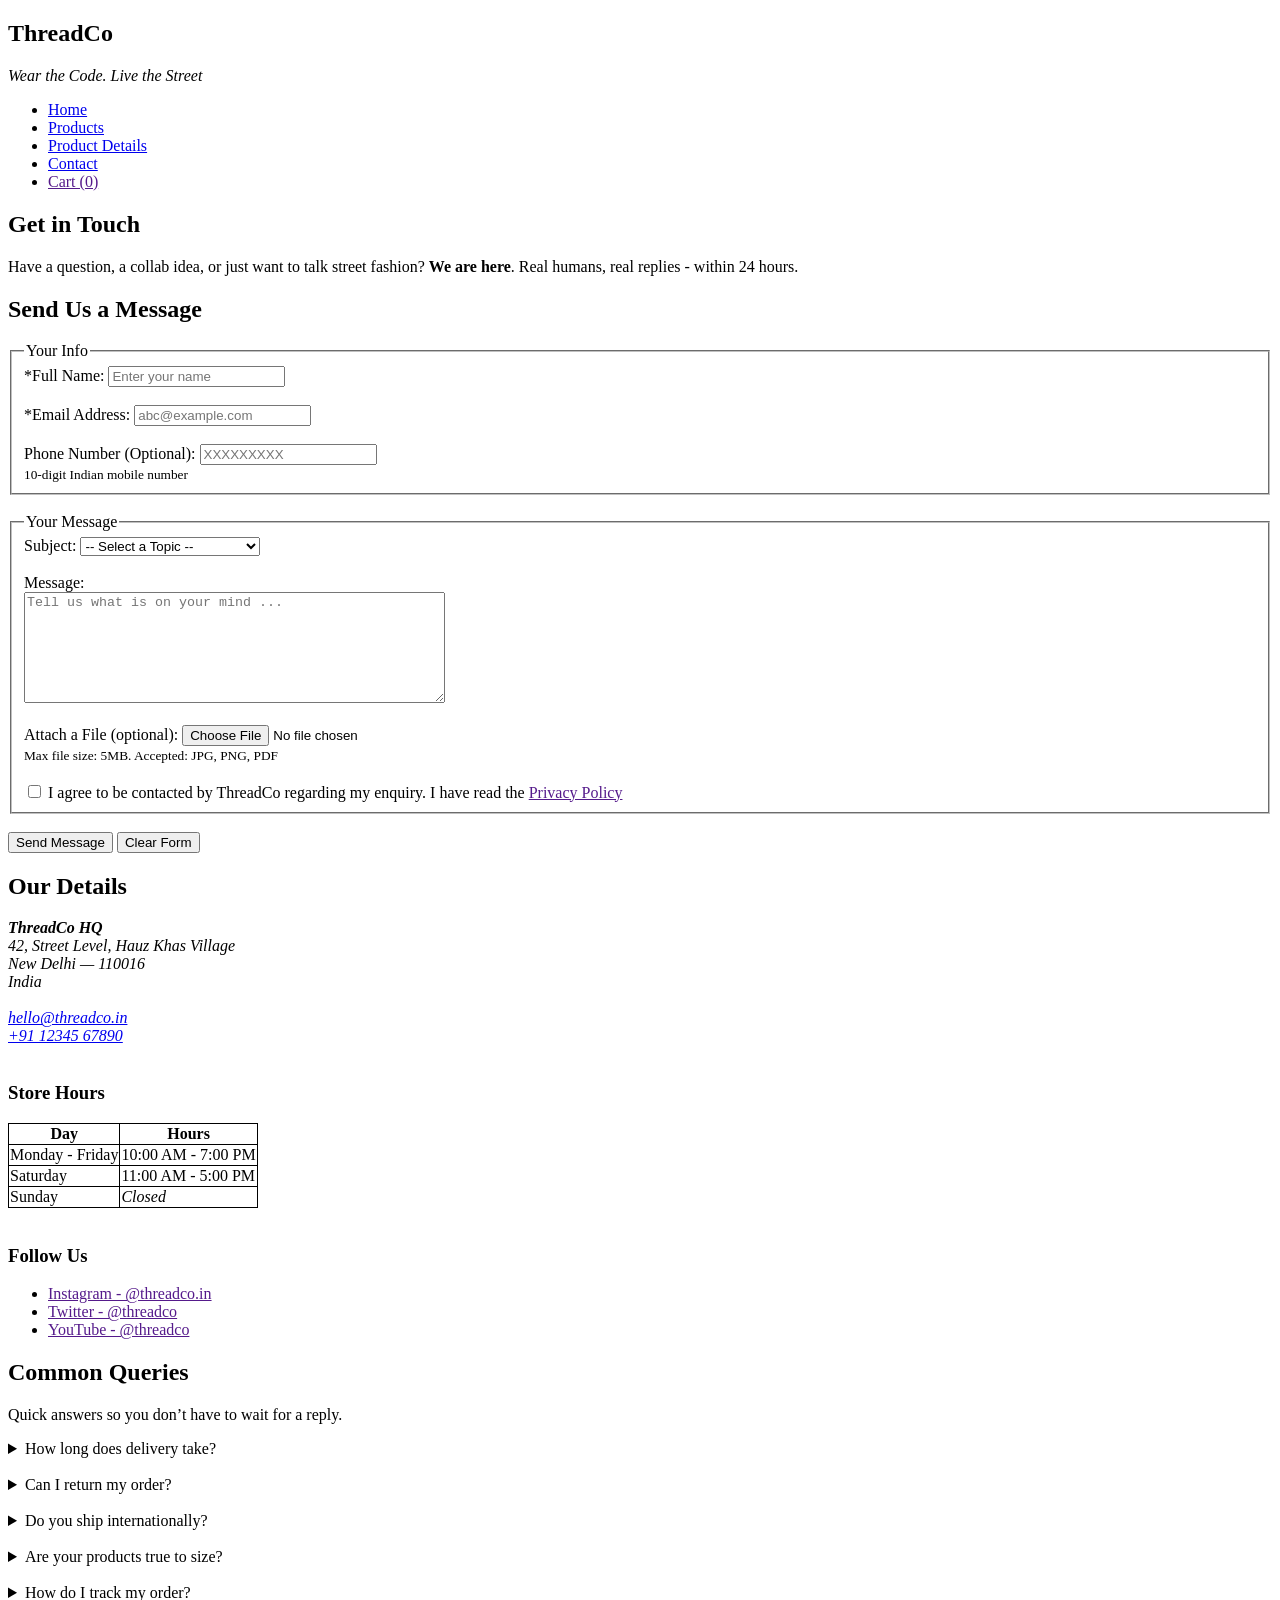
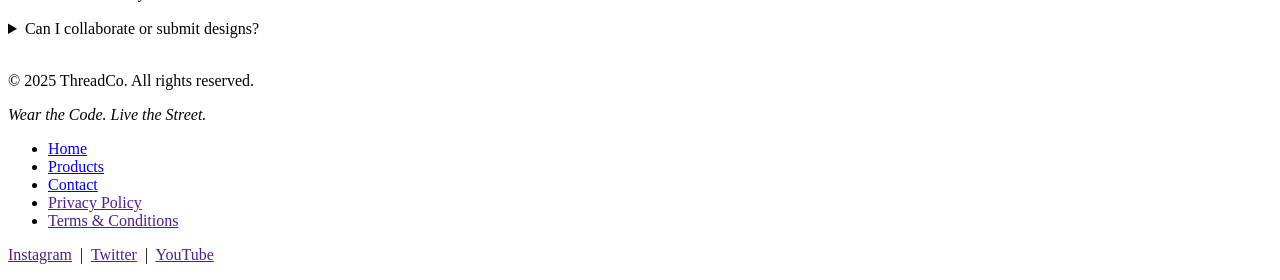
==== Contact.html @ 4714b6ba "Initial commit" ====
<!DOCTYPE html>
<html lang="en">

<head>
    <meta charset="UTF-8">
    <meta name="viewport" content="width=device-width, initial-scale=1.0">
    <title>ThreadCo - Contact</title>
</head>
<style>
    table,
    tr,
    td,
    th {
        border: 1px solid black;
        border-collapse: collapse;
    }
</style>

<body>
    <header>
        <nav>
            <h1>ThreadCo</h1>
            <p><em>Wear the Code. Live the Street</em></p>

            <ul>
                <li><a href="project.html">Home</a></li>
                <li><a href="product.html">Products</a></li>
                <li><a href="productDetails.html">Product Details</a></li>
                <li><a href="Contact.html">Contact</a></li>
                <li><a href="">Cart (0)</a></li>
            </ul>
        </nav>
    </header>

    <main>

        <section>
            <article>
                <h2>Get in Touch</h2>
                <p>Have a question, a collab idea, or just want to talk street fashion? <strong>We are here</strong>.
                    Real humans, real replies - within 24 hours.</p>
            </article>
        </section>

        <section>
            <article>
                <h2>Send Us a Message</h2>
                <form action="">
                    <fieldset>
                        <legend>Your Info</legend>

                        <label for="name">*Full Name: </label>
                        <input type="text" placeholder="Enter your name" id="name" required>
                        <br><br>

                        <label for="emails">*Email Address: </label>
                        <input type="email" id="emails" placeholder="abc@example.com" required>
                        <br><br>

                        <label for="num">Phone Number (Optional): </label>
                        <input type="number" min="0" placeholder="XXXXXXXXX">
                        <br>
                        <small>10-digit Indian mobile number</small>
                    </fieldset>
                </form>
                <br>

                <form action="">
                    <fieldset>
                        <legend>Your Message</legend>

                        <label for="sub">Subject: </label>
                        <select id="sub">
                            <option value="">-- Select a Topic --</option>
                            <option value="">Order Issue</option>
                            <option value="">Return / Refund</option>
                            <option value="">Collaboration / Partnership</option>
                            <option value="">Wholesale Enquiry</option>
                            <option value="">General Query</option>
                        </select>
                        <br><br>

                        <label for="msg">Message: </label>
                        <br>
                        <textarea name="" id="" rows="7" cols="50"
                            placeholder="Tell us what is on your mind ..."></textarea>
                        <br><br>

                        <label for="files">Attach a File (optional): </label>
                        <input type="file"><br>
                        <small>Max file size: 5MB. Accepted: JPG, PNG, PDF</small>
                        <br><br>

                        <input type="checkbox">
                        <label for="terms">I agree to be contacted by ThreadCo regarding my enquiry. I have read the <a
                                href="">Privacy Policy</a></label>
                    </fieldset>
                    <br>

                    <button type="submit">Send Message</button>
                    <button type="submit">Clear Form</button>
                </form>
            </article>
        </section>

        <section>
            <article>
                <h2>Our Details</h2>
                <address>
                    <strong>ThreadCo HQ </strong><br>
                    42, Street Level, Hauz Khas Village <br>
                    New Delhi — 110016 <br>
                    India <br><br>

                    <a href="mailto:hello@threadco.in">hello@threadco.in</a><br>
                    <a href="tel:+911234567890">+91 12345 67890</a><br><br>
                </address>

                <h3>Store Hours</h3>
                <table>
                    <tr>
                        <th>Day</th>
                        <th>Hours</th>
                    </tr>

                    <tr>
                        <td>Monday - Friday</td>
                        <td>10:00 AM - 7:00 PM</td>
                    </tr>
                    <tr>

                        <td>Saturday</td>
                        <td>11:00 AM - 5:00 PM</td>
                    </tr>
                    <tr>

                        <td>Sunday</td>
                        <td><em>Closed</em></td>
                    </tr>
                </table>
                <br>

                <h3>Follow Us</h3>
                <ul>
                    <li><a href="">Instagram - @threadco.in</a></li>
                    <li><a href="">Twitter - @threadco</a></li>
                    <li><a href="">YouTube - @threadco</a></li>
                </ul>
            </article>
        </section>

        <section>
            <h2>Common Queries</h2>
            <p>Quick answers so you don’t have to wait for a reply.</p>

            <details>
                <summary>
                    How long does delivery take?
                </summary>
                <br>
                We ship within <strong>48 hours</strong> of order confirmation. Standard delivery takes
                <strong>3—5</strong> business days across India. Express delivery (1—2 days) is available at checkout
                for select pin codes.
            </details>
            <br>

            <details>
                <summary>Can I return my order?</summary>
                <br>
                Yes! We offer <strong>free returns within 7 days</strong> of delivery. The item must be unworn,
                unwashed, and in its original packaging with all tags attached. Initiate your return from the Orders
                section of your account.
            </details>
            <br>

            <details>
                <summary>Do you ship internationally?</summary>
                <br>
                Not yet — but we’re working on it. International shipping is planned for early 2026. Sign up for our
                newsletter to get notified first.
            </details>
            <br>

            <details>
                <summary>Are your products true to size?</summary>
                <br>
                ThreadCo tees and hoodies are <strong>oversized by design</strong>. If you prefer a more fitted look, we
                recommend sizing down. Check the <a href="productDetails.html#sizes">Size Guide</a> on any product page
                for exact measurements.
            </details>
            <br>

            <details>
                <summary>How do I track my order?</summary><br>
                Once your order ships, you will receive a tracking link via SMS and email. You can also track your order
                by entering your order ID on our <a href="">Order Tracking page</a>.
            </details>
            <br>

            <details>
                <summary>Can I collaborate or submit designs?</summary>
                <br>
                Absolutely. ThreadCo works with independent Indian artists on every drop. If you have a design concept
                or want to collab, reach out via the form above and select “Collaboration / Partnership” as the subject.
                We read every single message.
            </details>
            <br>
        </section>
    </main>

    <footer>
        <p>&copy; 2025 ThreadCo. All rights reserved.</p>
        <p><em>Wear the Code. Live the Street.</em></p>
        <nav>
            <ul>
                <li><a href="project.html">Home</a></li>
                <li><a href="product.html">Products</a></li>
                <li><a href="Contact.html">Contact</a></li>
                <li><a href="">Privacy Policy</a></li>
                <li><a href="">Terms & Conditions</a></li>
            </ul>
        </nav>

        <p><a href="">Instagram</a>&nbsp; |&nbsp; <a href="">Twitter</a>&nbsp; |&nbsp; <a href="">YouTube</a></p>

    </footer>
</body>

</html>
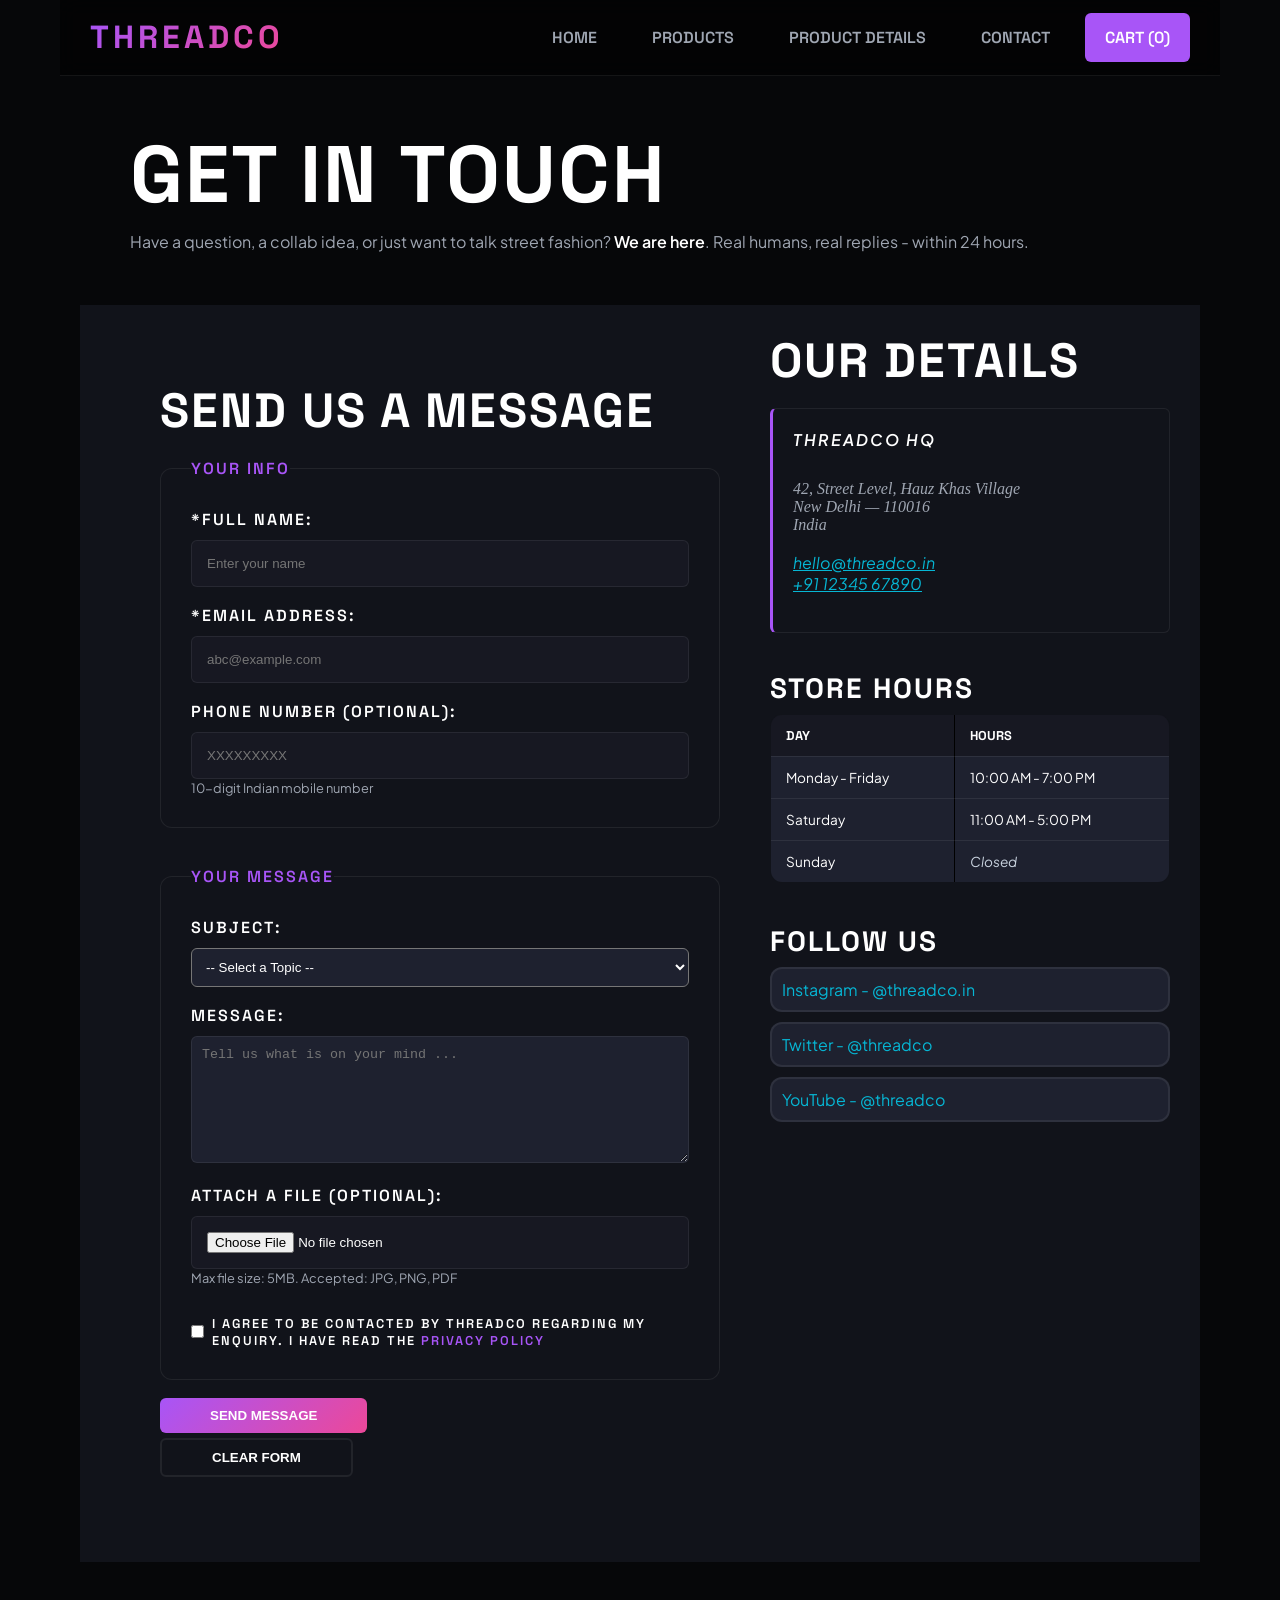
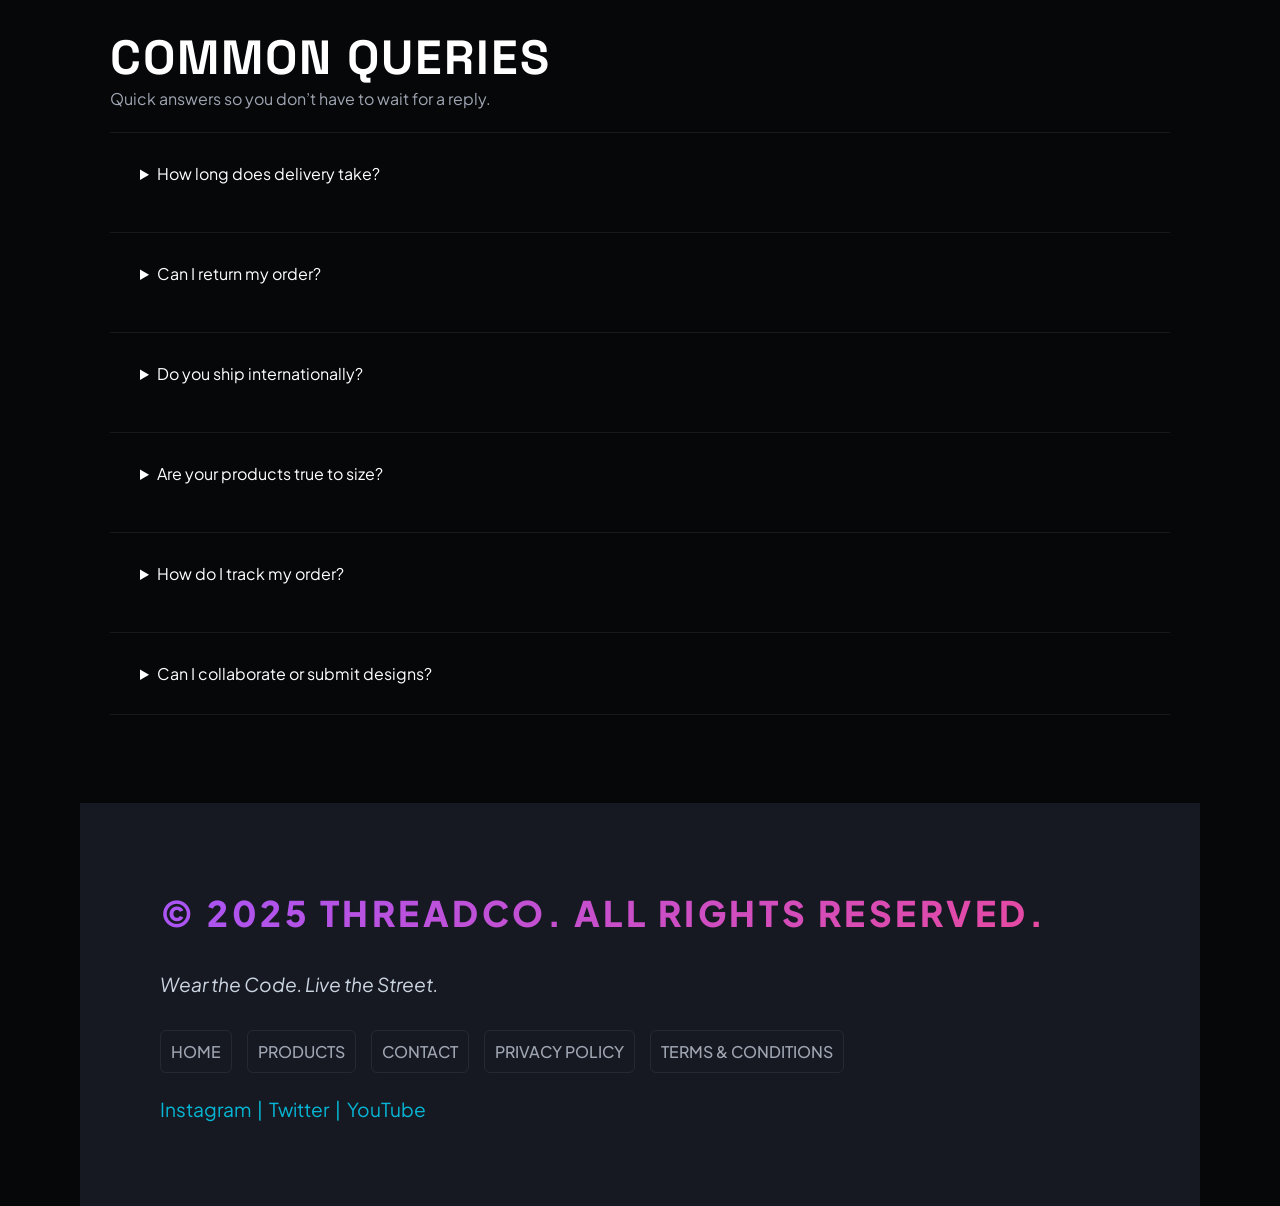
==== commit 015ffe70: "Project Completed" ====
--- a/Contact.html
+++ b/Contact.html
@@ -5,6 +5,7 @@
     <meta charset="UTF-8">
     <meta name="viewport" content="width=device-width, initial-scale=1.0">
     <title>ThreadCo - Contact</title>
+    <link rel="stylesheet" href="style.css">
 </head>
 <style>
     table,
@@ -18,32 +19,28 @@
 
 <body>
     <header>
+        <h1>ThreadCo</h1>
         <nav>
-            <h1>ThreadCo</h1>
-            <p><em>Wear the Code. Live the Street</em></p>
-
             <ul>
-                <li><a href="project.html">Home</a></li>
+                <li><a href="index.html">Home</a></li>
                 <li><a href="product.html">Products</a></li>
                 <li><a href="productDetails.html">Product Details</a></li>
                 <li><a href="Contact.html">Contact</a></li>
-                <li><a href="">Cart (0)</a></li>
+                <li><a href="" id="cart">Cart (0)</a></li>
             </ul>
         </nav>
     </header>
 
     <main>
-
-        <section>
-            <article>
-                <h2>Get in Touch</h2>
-                <p>Have a question, a collab idea, or just want to talk street fashion? <strong>We are here</strong>.
-                    Real humans, real replies - within 24 hours.</p>
-            </article>
+        <section id="get-in-touch">
+            <h2>Get in Touch</h2>
+            <p>Have a question, a collab idea, or just want to talk street fashion? <strong>We are here</strong>.
+                Real humans, real replies - within 24 hours.</p>
         </section>
 
-        <section>
-            <article>
+
+        <div class="our-details">
+            <section class="msg">
                 <h2>Send Us a Message</h2>
                 <form action="">
                     <fieldset>
@@ -91,32 +88,39 @@
                         <small>Max file size: 5MB. Accepted: JPG, PNG, PDF</small>
                         <br><br>
 
-                        <input type="checkbox">
-                        <label for="terms">I agree to be contacted by ThreadCo regarding my enquiry. I have read the <a
-                                href="">Privacy Policy</a></label>
+                        <label class="consent">
+                            <input type="checkbox">
+                            <span>
+                                I Agree To Be Contacted By ThreadCo Regarding My Enquiry.
+                                I Have Read The <a href="">Privacy Policy</a>
+                            </span>
+                        </label>
                     </fieldset>
                     <br>
 
                     <button type="submit">Send Message</button>
+                    <br>
                     <button type="submit">Clear Form</button>
                 </form>
-            </article>
-        </section>
-
-        <section>
-            <article>
+            </section>
+
+            <section class="our">
                 <h2>Our Details</h2>
+
                 <address>
                     <strong>ThreadCo HQ </strong><br>
-                    42, Street Level, Hauz Khas Village <br>
-                    New Delhi — 110016 <br>
-                    India <br><br>
+                    <div>
+                        42, Street Level, Hauz Khas Village <br>
+                        New Delhi — 110016 <br>
+                        India <br><br>
+                    </div>
 
                     <a href="mailto:hello@threadco.in">hello@threadco.in</a><br>
                     <a href="tel:+911234567890">+91 12345 67890</a><br><br>
                 </address>
 
                 <h3>Store Hours</h3>
+
                 <table>
                     <tr>
                         <th>Day</th>
@@ -141,15 +145,16 @@
                 <br>
 
                 <h3>Follow Us</h3>
+
                 <ul>
                     <li><a href="">Instagram - @threadco.in</a></li>
                     <li><a href="">Twitter - @threadco</a></li>
                     <li><a href="">YouTube - @threadco</a></li>
                 </ul>
-            </article>
-        </section>
-
-        <section>
+            </section>
+        </div>
+
+        <section class="common-queries">
             <h2>Common Queries</h2>
             <p>Quick answers so you don’t have to wait for a reply.</p>
 
@@ -208,17 +213,18 @@
         </section>
     </main>
 
-    <footer>
+    <footer class="footer">
         <p>&copy; 2025 ThreadCo. All rights reserved.</p>
         <p><em>Wear the Code. Live the Street.</em></p>
         <nav>
             <ul>
-                <li><a href="project.html">Home</a></li>
+                <li><a href="index.html">Home</a></li>
                 <li><a href="product.html">Products</a></li>
                 <li><a href="Contact.html">Contact</a></li>
                 <li><a href="">Privacy Policy</a></li>
                 <li><a href="">Terms & Conditions</a></li>
             </ul>
+
         </nav>
 
         <p><a href="">Instagram</a>&nbsp; |&nbsp; <a href="">Twitter</a>&nbsp; |&nbsp; <a href="">YouTube</a></p>
--- a/style.css
+++ b/style.css
@@ -0,0 +1,1588 @@
+@import url('https://fonts.googleapis.com/css2?family=Plus+Jakarta+Sans:wght@300;400;500;600;700;800&family=Space+Grotesk:wght@400;500;600;700;800&display=swap');
+
+* {
+    padding: 0;
+    margin: 0;
+    box-sizing: border-box;
+
+}
+
+:root {
+    /* Brand Theme Colors */
+    --color-primary: #a855f7;
+    --color-primary-glow: rgba(168, 85, 247, 0.25);
+    --color-secondary: #ec4899;
+    --color-secondary-glow: rgba(236, 72, 153, 0.25);
+    --color-accent: #06b6d4;
+
+
+    /* Base & Layout Backgrounds */
+    --color-bg-base: #060709;
+    --color-bg-section: #0c0d14;
+    --color-bg-footer: #161922;
+    --color-surface: #11131a;
+    --color-surface-muted: #1e212f;
+
+
+    /* Borders */
+    --color-border: rgba(255, 255, 255, 0.07);
+
+
+    /* Typography Text Colors */
+    --white: #ffffff;
+    --color-text-body: #cbd5e1;
+    --color-text-muted: #9fa6b2;
+    --font-display: 'Space Grotesk', sans-serif;
+    --font-body: 'Plus Jakarta Sans', sans-serif;
+    --radius-sm: 6px;
+    --radius-md: 12px;
+    --radius-lg: 20px;
+    --shadow-sm: 0 4px 12px rgba(0, 0, 0, 0.5);
+    --shadow-md: 0 12px 36px rgba(0, 0, 0, 0.7);
+    --shadow-lg: 0 24px 64px rgba(0, 0, 0, 0.9);
+    --gradient-accent: linear-gradient(135deg, var(--color-primary) 0%, var(--color-secondary) 100%);
+    --gradient-secondary: linear-gradient(135deg, var(--color-accent) 0%, #3b82f6 100%);
+}
+
+html {
+    font-size: 16px;
+}
+
+h1,
+h2,
+h3,
+h4,
+h5,
+h6 {
+    font-family: var(--font-display);
+    font-weight: 700;
+    line-height: 1.1;
+    letter-spacing: -0.02em;
+    color: var(--white);
+}
+
+
+h1 {
+    font-size: clamp(2.4rem, 6vw, 5rem);
+}
+
+h2 {
+    font-size: clamp(1.8rem, 4vw, 3rem);
+}
+
+h3 {
+    font-size: clamp(1.2rem, 2.5vw, 1.75rem);
+}
+
+h4 {
+    font-size: 1.125rem;
+    font-weight: 600;
+}
+
+p {
+    font-size: 1rem;
+    line-height: 1.7;
+    color: var(--color-text-muted);
+}
+
+
+small {
+    font-size: 0.8rem;
+    color: var(--color-text-muted);
+}
+
+strong {
+    color: var(--white);
+    font-weight: 600;
+}
+
+em {
+    color: var(--color-text-body);
+}
+
+ul {
+    list-style: none;
+}
+
+a {
+    text-decoration: none;
+}
+
+body {
+    background-color: var(--color-bg-base);
+    padding: 0 80px;
+}
+
+header {
+    z-index: 1000;
+    position: fixed;
+    background-color: rgba(0, 0, 0, 0.5);
+    display: flex;
+    left: 60px;
+    right: 60px;
+    border-bottom: 1px solid var(--color-border);
+    justify-content: space-between;
+    align-items: center;
+    padding: 20px 30px;
+    text-transform: uppercase;
+    backdrop-filter: blur(10px);
+    flex-wrap: wrap;
+
+}
+
+header nav ul {
+    display: flex;
+    gap: 15px;
+    flex-wrap: wrap;
+    justify-content: center;
+}
+
+header h1 {
+    font-size: 2rem;
+    letter-spacing: 0.25rem;
+    background: var(--gradient-accent);
+    background-clip: text;
+    color: transparent;
+}
+
+header nav a {
+    text-wrap: nowrap;
+    font-family: var(--font-display);
+    color: var(--color-text-muted);
+    padding: 14px 20px;
+    border-radius: var(--radius-sm);
+    font-weight: 600;
+}
+
+header nav a:hover {
+    background-color: rgba(36, 35, 35, 0.628);
+    color: var(--white);
+}
+
+#cart {
+    background-color: var(--color-primary);
+    color: var(--white);
+}
+
+#cart:hover {
+    background-color: var(--color-secondary);
+    color: var(--white);
+}
+
+main {
+    padding-top: 80px;
+
+}
+
+#hero {
+    height: 100vh;
+    display: flex;
+    justify-content: space-between;
+    align-items: center;
+}
+
+.left-hero {
+    max-width: 690px;
+    display: flex;
+    flex-direction: column;
+    gap: 10px;
+
+}
+
+.left-hero h2 {
+    /* font-size: 5rem; */
+    font-size: clamp(2rem, 4vw, 5rem);
+    text-transform: uppercase;
+}
+
+#design {
+    background: var(--gradient-accent);
+    background-clip: text;
+    color: transparent;
+}
+
+#hero p {
+    /* font-size: 1.5rem; */
+    font-size: clamp(1rem, 1.2vw, 1.8rem);
+    font-family: var(--font-body);
+}
+
+#cta {
+    display: flex;
+    gap: 15px;
+    font-size: 1.2rem;
+}
+
+#cta a {
+    /* border: 2px solid wheat; */
+    padding: 15px 30px;
+    margin-top: 20px;
+    border-radius: var(--radius-sm);
+    text-transform: uppercase;
+    color: var(--white);
+    font-weight: 700px;
+}
+
+#adesign {
+    background: var(--gradient-accent);
+    color: var(--white);
+    font-family: var(--font-display);
+    display: flex;
+    align-items: center;
+}
+
+#adesign2 {
+    border: 3px solid rgba(66, 64, 64, 0.926);
+}
+
+@keyframes button-motion {
+    0% {
+        transform: translateY(-5px);
+    }
+
+    100% {
+        transform: translateY(-5px);
+    }
+}
+
+#adesign:hover {
+    background-color: var(--color-primary);
+    box-shadow: 0 15px 30px var(--color-primary-glow);
+    text-shadow: 0 2px 10px var(--white);
+    animation: button-motion 1s;
+}
+
+#adesign2:hover {
+    border: 3px solid var(--white);
+    background: rgba(71, 63, 63, 0.646);
+    animation: button-motion 1s;
+}
+
+.right-hero {
+    display: flex;
+    flex: 1;
+    justify-content: center;
+    align-items: center;
+    height: 500px;
+
+    min-width: 220px;
+    object-fit: cover;
+    margin-right: 100px;
+    position: relative;
+}
+
+.right-hero-image {
+    max-width: 320px;
+    border-radius: var(--radius-lg);
+    z-index: 1;
+    aspect-ratio: 3/4;
+    /* box-shadow: var(--shadow-md); */
+    transition-duration: 6s;
+    animation: updown 1s infinite alternate;
+}
+
+.right-hero-image img {
+    max-width: 100%;
+    height: auto;
+    display: block;
+}
+
+.right-hero img {
+    /* height: 500px;
+    width: 350px; */
+    object-fit: cover;
+    border-radius: var(--radius-lg);
+    transition-duration: 6s;
+    animation: updown 1s infinite alternate;
+}
+
+@keyframes updown {
+    0% {
+        transform: translateY(0);
+    }
+
+    100% {
+        transform: translateY(-20px);
+    }
+}
+
+.glow {
+    width: 350px;
+    height: 400px;
+    border-radius: 50%;
+    position: absolute;
+    z-index: -1;
+    filter: blur(50px);
+}
+
+@keyframes orb-glow {
+    0% {
+        opacity: .7;
+    }
+
+    100% {
+        opacity: .3;
+    }
+}
+
+.orb1 {
+    background-color: var(--color-primary);
+    top: -55px;
+    right: 35%;
+    animation: orb-glow 1s infinite 3s alternate;
+}
+
+.orb2 {
+    background-color: var(--color-secondary);
+    bottom: -55px;
+    left: 35%;
+    animation: orb-glow 1s infinite alternate;
+}
+
+#week-drop {
+    background-color: #0A0B14;
+    padding: 70px 50px;
+}
+
+#week-drop h2 {
+    text-transform: uppercase;
+    /* padding-bottom: 10px; */
+}
+
+#week-drop>p {
+    margin: 15px 0;
+    font-family: var(--font-body);
+}
+
+.cards {
+    display: flex;
+    flex-wrap: wrap;
+    gap: 30px;
+    margin-top: 40px;
+}
+
+article {
+    flex: 1 1 260px;
+    display: flex;
+    overflow: hidden;
+    flex-direction: column;
+    padding: 10px;
+    border: 1px solid var(--color-primary);
+    border-radius: var(--radius-lg);
+    transition: all 0.2s linear 0s;
+}
+
+figcaption {
+    display: none;
+}
+
+figure {
+    overflow: hidden;
+    object-fit: cover;
+    aspect-ratio: 3/4;
+    padding: 10px;
+}
+
+figure img {
+    width: 100%;
+    height: 100%;
+    border-radius: var(--radius-lg);
+    transition: all 0.2s linear 0s;
+}
+
+article {
+    position: relative;
+}
+
+article h3 {
+    padding: 5px 10px 0;
+    font-size: 1.3rem;
+}
+
+article p:first-of-type {
+    font-size: 1rem;
+    padding: 0px 10px;
+    font-family: var(--font-body);
+}
+
+article p span {
+    color: var(--color-primary);
+    font-weight: 700;
+}
+
+article p:nth-of-type(2) {
+    font-family: var(--font-body);
+    font-size: 1.3rem;
+    font-weight: 700;
+    padding: 10px 10px;
+}
+
+article p:nth-of-type(2) strong {
+    font-family: var(--font-display);
+}
+
+article p:nth-of-type(2) s {
+    margin-left: 10px;
+}
+
+article a {
+    padding: 10px 10px;
+    font-size: 1.3rem;
+    color: var(--color-accent);
+    text-decoration: underline;
+    text-underline-offset: 6px;
+    text-transform: uppercase;
+    letter-spacing: 0.1rem;
+}
+
+article:hover {
+    border: 1px solid var(--color-primary-glow);
+    box-shadow: 0 15px 30px var(--color-primary-glow);
+    transform: translateY(-10px);
+}
+
+article:hover>figure img {
+    transform: scale(1.08);
+}
+
+article a:hover {
+    color: var(--color-secondary);
+}
+
+article button {
+    padding: 13px 13px 13px 13px;
+    font-size: 1.3rem;
+    font-weight: 770;
+    border-radius: var(--radius-md);
+    background: rgba(231, 225, 225, 0.831);
+}
+
+article button:hover {
+    background-color: var(--color-primary);
+    text-shadow: 0 5px 10px var(--white);
+    cursor: pointer;
+
+}
+
+article p:nth-of-type(3) mark {
+    background: var(--gradient-accent);
+    border-radius: var(--radius-lg);
+    padding: 7px 10px;
+    color: var(--color-text-body);
+    font-weight: 700;
+    font-size: 0.8rem;
+    text-transform: uppercase;
+    font-family: var(--font-body);
+    position: absolute;
+    top: 4%;
+    left: 64%;
+}
+
+.best-seller h2 {
+    padding: 60px 5px 20px;
+    text-transform: uppercase;
+    letter-spacing: 0.1em;
+}
+
+.best-seller table {
+    margin-bottom: 5%;
+    width: 100%;
+    color: var(--white);
+    border-radius: var(--radius-lg);
+    overflow: hidden;
+    border-collapse: collapse;
+}
+
+.best-seller th[colspan="5"] {
+    padding: 20px;
+    font-size: 1.5rem;
+    text-transform: uppercase;
+    font-family: var(--font-display);
+    letter-spacing: 0.2em;
+    background: var(--gradient-accent);
+    text-align: center;
+}
+
+.best-seller th {
+    padding: 20px 15px;
+    text-align: left;
+    text-transform: uppercase;
+    letter-spacing: 0.1em;
+    font-family: var(--font-display);
+    background-color: #181920;
+}
+
+.best-seller td {
+    padding: 20px 15px;
+    text-align: left;
+    font-family: var(--font-body);
+    font-size: 1.2rem;
+    background-color: #0F1319;
+    border-bottom: solid 1px var(--color-border);
+}
+
+tr:hover td {
+    background-color: #181920;
+}
+
+#best-seller-month tr td:first-of-type:hover {
+    color: var(--color-secondary);
+}
+
+#why-threadco {
+    color: var(--white);
+}
+
+#why-threadco h2 {
+    text-transform: uppercase;
+    font-family: var(--font-display);
+    letter-spacing: 0.1em
+}
+
+#why-threadco p {
+    font-family: var(--font-body);
+    margin-bottom: 3%;
+}
+
+#why-threadco ul {
+    margin-top: 2%;
+    display: flex;
+    flex-wrap: wrap;
+    gap: 20px;
+    margin-bottom: 3%;
+}
+
+#why-threadco ul li {
+    padding: 30px;
+    flex: 1 1 240px;
+    font-family: var(--font-body);
+    font-size: 1.2rem;
+    border-radius: var(--radius-lg);
+    border-left: 5px solid var(--color-primary);
+    border-top: 1px solid var(--color-border);
+    border-bottom: 1px solid var(--color-border);
+    border-right: 1px solid var(--color-border);
+}
+
+#why-threadco ul li:hover {
+    border-left: 5px solid var(--color-secondary);
+}
+
+#why-threadco ul li span {
+    color: var(--color-text-muted);
+}
+
+#why-threadco article h3 {
+    font-family: var(--font-display);
+    border-bottom: solid 1px var(--color-border);
+    font-size: 2rem;
+}
+
+#why-threadco article dl {
+    display: flex;
+    flex-wrap: wrap;
+    color: var(--white);
+    width: 100%;
+    height: 100%;
+    gap: 50px;
+}
+
+#why-threadco article dl dt {
+    color: var(--color-accent);
+}
+
+.our-promise {
+    display: flex;
+    margin-top: 20px;
+    margin-bottom: 50px;
+    gap: 50px;
+    font-size: 1.2rem;
+    color: var(--color-accent);
+    display: inline-block;
+    padding: 0 20px;
+}
+
+.our-promise dt {
+    margin-bottom: 10px;
+}
+
+.our-promise dd {
+    color: var(--color-text-muted);
+}
+
+.end-section {
+    background: var(--color-bg-section);
+    text-align: center;
+    padding: 100px;
+    display: flex;
+    flex-direction: column;
+}
+
+.end-section h2 {
+    text-transform: uppercase;
+    font-family: var(--font-display);
+    margin-bottom: 15px;
+}
+
+.end-section p {
+    font-family: var(--font-body);
+    margin-bottom: 10px;
+    max-width: 500px;
+    margin: auto;
+}
+
+#notify {
+    margin-top: 20px;
+    display: flex;
+    justify-content: center;
+    color: white;
+}
+
+#notify label {
+    display: none;
+}
+
+
+#notify input {
+    padding: 15px 200px 15px 15px;
+    background: var(--color-surface-muted);
+    color: var(--white);
+    font-family: var(--font-body);
+    font-size: 1.2rem;
+    border: solid 1px var(--color-border);
+    border-top-left-radius: var(--radius-md);
+    border-bottom-left-radius: var(--radius-md);
+}
+
+#notify button {
+    padding: 15px 50px;
+    background: var(--gradient-accent);
+    border: solid 1px var(--color-border);
+    font-family: var(--font-body);
+    color: var(--white);
+    font-weight: 800;
+    font-size: 1.2rem;
+    letter-spacing: 0.15em;
+    text-transform: uppercase;
+    border-top-right-radius: var(--radius-sm);
+    border-bottom-right-radius: var(--radius-sm);
+}
+
+#notify button:hover {
+    box-shadow: 0 10px 10px var(--color-primary-glow);
+    text-shadow: 0 2px 10px var(--white);
+}
+
+.end-section small {
+    font-family: var(--font-body);
+    font-size: 1.2rem;
+}
+
+.footer {
+    background: var(--color-bg-footer);
+    padding: 80px 80px;
+}
+
+.footer p:first-child {
+    font-size: 2.2rem;
+    font-family: var(--font-body);
+    background: var(--gradient-accent);
+    background-clip: text;
+    color: transparent;
+    text-transform: uppercase;
+    font-weight: 800;
+    letter-spacing: 0.1em;
+    margin-bottom: 25px;
+}
+
+.footer p:nth-child(2) {
+    font-family: var(--font-body);
+    font-size: 1.2rem;
+    margin-bottom: 30px;
+}
+
+.footer nav ul {
+    display: flex;
+    gap: 15px;
+    text-transform: uppercase;
+    font-family: var(--font-body);
+    flex-wrap: wrap;
+}
+
+.footer nav ul li {
+    border: solid 1px var(--color-border);
+    border-radius: var(--radius-sm);
+    padding: 10px;
+    margin-bottom: 20px;
+}
+
+.footer nav ul li:hover {
+    border: 1px solid var(--white);
+    background: rgba(78, 71, 71, 0.292);
+}
+
+.footer nav ul li a {
+    color: var(--color-text-muted);
+    font-weight: 500;
+}
+
+.footer p:last-child {
+    color: var(--color-accent);
+    font-size: 1.2rem;
+    font-family: var(--font-body);
+}
+
+.footer p:last-child a {
+    color: var(--color-accent);
+    font-size: 1.2rem;
+    font-family: var(--font-body);
+}
+
+.footer p:last-child a:hover {
+    color: var(--color-secondary);
+}
+
+#catalogue {
+    padding: 50px;
+}
+
+#catalogue h2 {
+    text-transform: uppercase;
+    padding-bottom: 10px;
+    font-size: 4rem;
+}
+
+#catalogue p {
+    font-family: var(--font-body);
+    font-size: 1.1rem;
+}
+
+#product-layout {
+    display: grid;
+    grid-template-columns: 300px 1fr;
+    background-color: var(--color-bg-section);
+    padding: 50px;
+    gap: 30px;
+    position: relative;
+    align-items: start;
+}
+
+.grid {
+    display: grid;
+    grid-template-columns: repeat(auto-fill, minmax(220px, 1fr));
+    gap: 20px;
+}
+
+#sidebar {
+    background-color: #171822;
+    border-radius: var(--radius-lg);
+    padding: 40px;
+    position: sticky;
+    top: 85px;
+    height: auto;
+}
+
+#sidebar h3 {
+    text-transform: uppercase;
+    border-bottom: 3px solid var(--color-border);
+    padding-bottom: 8px;
+    color: var(--color-primary);
+    font-family: var(--font-body);
+    letter-spacing: 2px;
+}
+
+#sidebar h4 {
+    padding-top: 20px;
+    text-transform: uppercase;
+    font-family: var(--font-body);
+    padding-bottom: 20px;
+    letter-spacing: 2px;
+}
+
+#sidebar label {
+    color: var(--color-text-muted);
+    font-family: var(--font-body);
+    cursor: pointer;
+}
+
+#sidebar ul {
+    display: flex;
+    flex-direction: column;
+    gap: 20px;
+}
+
+#sidebar ul li {
+    display: flex;
+    gap: 10px;
+}
+
+#sidebar input[type="checkbox"] {
+    accent-color: var(--color-primary);
+    border: none;
+    width: 18px;
+    height: 18px;
+    cursor: pointer;
+}
+
+#sidebar ul li input {
+    background-color: var(--color-primary);
+}
+
+#sidebar input[type="number"] {
+    background-color: var(--color-surface);
+    border: 2px solid var(--color-border);
+    border-radius: var(--radius-sm);
+    height: 35px;
+    padding: 20px;
+    width: 100%;
+    margin: 10px 0;
+    color: white;
+    font-size: 1rem;
+    outline: none;
+}
+
+#sidebar input[type="number"]:focus {
+    border-color: var(--color-primary);
+}
+
+#sidebar select {
+    background-color: var(--color-surface);
+    border: 2px solid var(--color-border);
+    border-radius: var(--radius-sm);
+    height: 35px;
+    padding: 0px 10px;
+    width: 100%;
+    margin: 10px 0;
+    color: white;
+    font-size: 1rem;
+    outline: none;
+}
+
+#sidebar button {
+    width: 100%;
+    padding: 10px;
+    margin-bottom: 10px;
+    border-radius: var(--radius-sm);
+    text-transform: uppercase;
+    font-weight: 700;
+    font-family: var(--font-display);
+}
+
+#clear-all {
+    background-color: transparent;
+    color: var(--color-text-muted);
+    border: 2px solid var(--color-border);
+}
+
+#products h2 {
+    text-transform: uppercase;
+    color: var(--color-text-muted);
+    padding-bottom: 20px;
+    font-family: var(--font-body);
+    letter-spacing: 2px;
+}
+
+.grid article figure {
+    aspect-ratio: 4/4;
+}
+
+.grid article h4 {
+    padding-left: 10px;
+}
+
+.grid article p:nth-of-type(3) {
+    padding: 10px;
+}
+
+.comparison p {
+    font-family: var(--font-body);
+    padding-bottom: 10px;
+}
+
+.comparison tr:nth-of-type(1) th {
+    text-align: center;
+    color: var(--color-text-muted);
+    background-color: black;
+}
+
+.comparison tr {
+    text-align: left;
+}
+
+.comparison th {
+    border: 2px solid black;
+}
+
+.comparison table tr:nth-of-type(n+5) th,
+.comparison table tr:nth-of-type(3) th {
+    color: var(--color-accent);
+}
+
+#products article:nth-of-type(6) button:hover {
+    background-color: rgba(66, 64, 64, 0.926);
+    border: none;
+    text-shadow: none;
+}
+
+#heading{
+    font-family: var(--font-body);
+    color: var(--color-text-muted);
+    margin-bottom: 50px;
+}
+
+#heading a{
+    color: var(--color-primary);
+}
+
+.product-details{
+    display: flex;
+    gap: 50px;
+}
+
+#product-lhero{
+    display: flex;
+    flex-direction: column;
+    height: 125vh;
+    width: 110vw;
+}
+
+#product-rhero h2{
+    text-transform: uppercase;
+    font-family: var(--font-display);
+    letter-spacing: 2px;
+    margin-bottom: 30px;
+}
+
+#product-rhero p:nth-of-type(1){
+    font-family: var(--font-body);
+    font-size: 1.2rem;
+    letter-spacing: 1.5px;
+    margin-bottom: 50px;
+}
+
+#product-rhero p:nth-of-type(2){
+    font-size: 3rem;
+    font-family: var(--font-display);
+    letter-spacing: 2px;
+    display: inline;
+}
+
+#product-rhero p:nth-of-type(2) s{
+    font-size: 1.5rem;
+}
+
+#product-rhero mark{
+    background: var(--gradient-accent);
+    border-radius: var(--radius-lg);
+    padding: 7px 15px;
+    color: var(--white);
+    font-weight: 700;
+    font-size: 1.4rem;
+    text-transform: uppercase;
+    font-family: var(--font-body);
+}
+
+#product-rhero small{
+    font-family: var(--font-body);
+    font-size: 1rem;
+}
+
+#product-rhero label{
+    color: var(--white);
+    text-transform: uppercase;
+    font-family: var(--font-body);
+    letter-spacing: 2px;
+}
+
+#product-rhero label{
+    display: block;
+    margin-bottom: 10px;
+    font-weight: 600;
+}
+
+#size{
+    width: 40%;
+    padding: 10px 20px;
+    color: var(--white);
+    background-color: var(--color-surface);
+    font-size: 1rem;
+    border-radius: var(--radius-sm);
+    outline: none;
+}
+#size:focus{
+    border-color: var(--color-primary);
+}
+
+#product-rhero a{
+    color: var(--color-accent);
+    font-family: var(--font-body);
+    margin-left: 10px;
+    font-size: 1.2rem;
+    text-decoration: underline;
+}
+
+#product-rhero label:nth-of-type(2){
+    margin-top: 20px;
+}
+
+#product-rhero input{
+    padding: 10px;
+    width: 30%;
+    background-color: var(--color-surface);
+    border-radius: var(--radius-sm);
+    color: white;
+    outline: none;
+    border: 2px solid var(--color-border);
+    margin-bottom: 20px;
+}
+
+#product-rhero input[type="number"]:focus{
+    border-color: var(--color-primary);
+}
+
+#product-rhero button:nth-of-type(1){
+    width: 50%;
+    padding: 10px;
+    font-size: 1.3rem;
+    font-family: var(--font-display);
+    color: var(--white);
+    text-transform: uppercase;
+    font-weight: 600;
+    background: var(--gradient-accent);
+    border-radius: var(--radius-sm);
+    border: none;
+}
+
+#product-rhero button:nth-of-type(2){
+    width: 40%;
+    padding: 10px;
+    font-size: 1.3rem;
+    font-weight: 600;
+    color: var(--white);
+    background-color: transparent;
+    border: 2px solid white;
+    border-radius: var(--radius-sm);
+    font-family: var(--font-display);
+    text-transform: uppercase;
+}
+
+#product-rhero button:nth-of-type(1):hover{
+    background-color: var(--color-primary);
+    text-shadow: 0 2px 10px var(--white);
+}
+
+#product-rhero button:nth-of-type(2):hover{
+    background: var(--white);
+    color: black;
+}
+
+#product-rhero ul{
+    margin-top: 20px;
+    margin-bottom: 30px;
+    color: var(--color-text-muted);
+    border-left: 4px solid var(--color-accent);
+    border-top: 2px solid var(--color-border);
+    border-right: 2px solid var(--color-border);
+    border-bottom: 2px solid var(--color-border);
+    border-radius: var(--radius-md);
+    padding: 10px 30px;
+    font-size: 1.2rem;
+    font-family: var(--font-body);
+    width: 92%;
+}
+
+.size-guide{
+    margin-top: 60px;
+    background: var(--color-surface);
+    padding: 60px;
+    margin-bottom: 60px;
+}
+
+#sizes{
+    text-transform: uppercase;
+    font-size: 4rem;
+    letter-spacing: 3px;
+    margin-bottom: 10px;
+}
+
+.size-guide p{
+    font-size: 1.2rem;
+    font-family: var(--font-body);
+    margin-bottom: 40px;
+}
+
+.size-guide table{
+    width: 100%;
+    overflow: hidden;
+    border-collapse: collapse;
+    border-radius: var(--radius-md);
+}
+
+.size-guide table caption{
+    color: var(--color-text-muted);
+    font-family: var(--font-body);
+    letter-spacing: 1.5px;
+    margin-bottom: 10px;
+}
+
+.size-guide table th{
+    padding: 10px;
+}
+
+.size-guide table tr:nth-of-type(1) th{
+    background: black;
+    font-size: 1.2rem;
+    color: white;
+    font-weight: 700;
+    text-transform: uppercase;
+    font-family: var(--font-display);
+    letter-spacing: 3px;
+    font-weight: 700;
+}
+
+.size-guide table tr:nth-of-type(2) th{
+    color: white;
+    border-bottom: 1px solid var(--color-border);
+    font-family: var(--font-display);
+    font-weight: 700;
+    letter-spacing: 3px;
+    text-transform: uppercase;
+    background-color: #171822;
+    text-align: left;
+    padding-left: 20px;
+}
+
+.size-guide table tr td{
+    border-bottom: 1px solid var(--color-border);
+    background-color: #171822;
+    color: var(--color-text-muted);
+    font-family: var(--font-display);
+    font-size: 1rem;
+    padding: 10px 20px;
+}
+
+.size-guide small{
+    font-family: var(--font-body);
+    font-size: 0.8rem;
+}
+
+#details dl{
+    display: grid;
+    grid-template-columns: 1fr 1.5fr;
+    padding: 15px 20px;
+    margin: 0;
+    border-bottom: 1px solid var(--color-border);
+    font-family: var(--font-display);
+    font-size: 1.3rem;
+}
+
+.p-details h2{
+    border-bottom: 2px solid var(--color-border);
+    margin-top: 10px;
+}
+
+.p-details dl dt{
+    color: var(--color-text-muted);
+}
+
+.p-details dl dd{
+    color: white;
+    display: flex;
+}
+
+.customer-review{
+    margin-top: 50px;
+    background-color: var(--color-surface);
+    padding: 50px;
+}
+
+.customer-review h2{
+    text-transform: uppercase;
+    letter-spacing: 2px;
+    margin-bottom: 10px;
+}
+
+.customer-review p:nth-of-type(1){
+    font-size: 1.3rem;
+    color: white;
+    font-family: var(--font-body);
+    margin-bottom: 20px;
+}
+
+#reviews{
+    /* display: flex;
+    justify-content: space-around; */
+    display: grid;
+    grid-template-columns: repeat(3, 1fr);
+    gap: 20px;
+    font-family: var(--font-display);
+    margin-bottom: 30px;
+}
+
+#reviews div{
+    border: 1px solid var(--color-border);
+    padding: 20px;
+    background-color: #171822;
+    border-radius: var(--radius-sm);
+}
+
+#reviews div:hover{
+    animation: button-motion 1s;
+    box-shadow: 5px 5px 10px 2px var(--color-primary-glow);
+}
+
+#reviews div p:nth-of-type(1){
+    color: goldenrod;
+}
+
+#reviews div p:nth-of-type(2){
+    color: white;
+}
+
+#you-may-like{
+    display: grid;
+    grid-template-columns: repeat(3, 1fr);
+    margin-top: 50px;
+    gap: 20px;
+    margin-bottom: 50px;
+}
+
+#you-may-like article figure>img:hover{
+    transition: all 0.2s linear 0s;
+    transform: scale(1.08);
+    overflow: hidden;
+}
+
+#you-may-like h2{
+    grid-column: 1/-1;
+    margin-bottom: 20px;
+}
+
+#get-in-touch{
+    padding: 50px;
+}
+
+#get-in-touch h2{
+    font-size: 5rem;
+    text-transform: uppercase;
+    font-family: var(--font-display);
+    letter-spacing: 2px;
+    margin-bottom: 10px;
+}
+
+#get-in-touch p{
+    font-family: var(--font-body);
+}
+
+.msg h2{
+    text-transform: uppercase;
+    letter-spacing: 2px;
+    font-family: var(--font-display);
+    margin-bottom: 30px;
+}
+
+.our-details{
+    background-color: var(--color-surface);
+    display: flex;
+}
+
+.msg{
+    flex: 1;
+    padding: 50px;
+}
+
+.our{
+    flex: 0 0 400px;
+}
+
+#check{
+    font-size: 0.85rem;
+    letter-spacing: none;
+    text-transform: capitalize;
+}
+
+.consent{
+    display: flex;
+    align-items: center;
+    gap: 8px;
+    margin-top: 10px;
+}
+
+.consent span{
+    font-size: 0.8rem;
+}
+
+.consent a{
+    color: var(--color-primary);
+}
+
+.msg fieldset{
+    background-color: var(--color-surface);
+    border-radius: var(--radius-md);
+    border: 1px solid var(--color-border);
+    margin-top: 20px;
+    padding: 30px;
+}
+
+.msg fieldset legend{
+    color: var(--color-primary);
+    font-weight: 600;
+    text-transform: uppercase;
+    font-family: var(--font-display);
+    letter-spacing: 2px;
+}
+
+.msg fieldset input{
+    width: 100%;
+    background-color: #171822;
+    border: 1px solid var(--color-border);
+    border-radius: var(--radius-sm);
+    padding: 15px;
+    color: white;
+    margin-top: 10px;
+}
+
+.msg fieldset input[type="checkbox"] {
+    width: auto;
+    padding: 0;
+    margin: 0;
+}
+
+.msg fieldset label{
+    color: white;
+    text-transform: uppercase;
+    font-family: var(--font-display);
+    font-weight: 600;
+    letter-spacing: 2px;
+}
+
+.msg fieldset small{
+    font-family: var(--font-body);
+
+}
+
+.msg form:nth-of-type(2) fieldset select{
+    width: 100%;
+    background-color: var(--color-surface-muted);
+    padding: 10px;
+    border-radius: var(--radius-sm);
+    color: white;
+    margin-top: 10px;
+}
+
+.msg form:nth-of-type(2) fieldset textarea{
+    width: 100%;
+    border: 1px solid var(--color-border);
+    border-radius: var(--radius-sm);
+    background-color: var(--color-surface-muted);
+    color: white;
+    padding: 10px;
+    margin-top: 10px;
+}
+
+.msg button:nth-of-type(1){
+    background: var(--gradient-accent);
+    padding: 10px 50px;
+    border-radius: var(--radius-sm);
+    border: none;
+    text-transform: uppercase;
+    color: white;
+    font-weight: 600;
+    margin-bottom: 5px;
+}
+
+.msg button:nth-of-type(2){
+    background: transparent;
+    padding: 10px 50px;
+    border-radius: var(--radius-sm);
+    border: 2px solid var(--color-border);
+    text-transform: uppercase;
+    color: white;
+    font-weight: 600;
+    margin-bottom: 5px;
+}
+
+.our-details{
+    padding: 30px
+}
+
+.our-details h2{
+    text-transform: uppercase;
+    font-family: var(--font-display);
+    letter-spacing: 2px;
+    margin-bottom: 20px;
+}
+
+.our-details address{
+    border-left: 3px solid var(--color-primary);
+    border-top: 1px solid var(--color-border);
+    border-bottom: 1px solid var(--color-border);
+    border-right: 1px solid var(--color-border);
+    border-radius: var(--radius-sm);
+    padding: 20px;
+    margin-bottom: 40px;
+}
+
+.our-details address strong{
+    text-transform: uppercase;
+    letter-spacing: 2px;
+    font-family: var(--font-body);
+}
+
+.our-details address div{
+    color: var(--color-text-muted);
+    margin-top: 30px;
+}
+
+.our-details address a{
+    font-family: var(--font-body);
+    color: var(--color-accent);
+    text-decoration: underline;
+} 
+
+.our-details h3{
+    text-transform: uppercase;
+    letter-spacing: 2px;
+    margin-bottom: 10px;
+}
+
+.our table {
+    width: 100%;
+    border-collapse: collapse;
+    background-color: var(--color-surface);
+    border-radius: var(--radius-md);
+    overflow: hidden;
+    margin-bottom: 25px;
+}
+
+.our th,
+.our td {
+    padding: 12px 15px;
+    text-align: left;
+    border-bottom: 1px solid var(--color-border);
+}
+
+.our th {
+    background-color: #171822;
+    color: white;
+    font-family: var(--font-display);
+    font-size: 0.8rem;
+    text-transform: uppercase;
+}
+
+.our td {
+    background-color: var(--color-surface-muted);
+    color: var(--white);
+    font-family: var(--font-body);
+    font-size: 0.85rem;
+}
+
+.our tr:last-child td {
+    border-bottom: none;
+}
+
+.our ul li{
+    border: 2px solid var(--color-border);
+    margin-bottom: 10px;
+    padding: 10px;
+    border-radius: var(--radius-md);
+    background-color: var(--color-surface-muted);
+}
+
+.our ul li a{
+    color: var(--color-accent);
+    font-family: var(--font-body);
+}
+
+.common-queries{
+    padding: 70px 30px;
+    color: white;
+}
+
+.common-queries h2{
+    text-transform: uppercase;
+    letter-spacing: 2px;
+
+}
+
+.common-queries p{
+    font-family: var(--font-body);
+    margin-bottom: 20px;
+}
+
+.common-queries details{
+    font-family: var(--font-body);
+    border-top: 1px solid var(--color-border);
+    padding: 30px;
+}
+
+.common-queries details:last-of-type{
+    border-bottom: 1px solid var(--color-border);
+}
+
+
+@media (max-width: 1200px) {
+    header {
+        left: 0px;
+        right: 0px;
+    }
+
+    #hero {
+        flex-direction: column;
+        text-align: center;
+    }
+
+    .left-hero {
+        align-items: center;
+    }
+
+
+}
+
+@media (max-width: 891) {
+    header {
+        flex-direction: column;
+        gap: 20px;
+    }
+
+    header nav a {
+        padding: 6px 10px;
+        font-size: 0.9rem;
+    }
+}
+
+@media (max-width: 768px) {
+    header {
+        position: static;
+    }
+
+    main {
+        padding-top: 0;
+    }
+
+    .best-seller h2 {
+        padding: 30px 5px 10px;
+        text-transform: uppercase;
+        letter-spacing: 0.1em;
+    }
+
+    .best-seller table {
+        margin-bottom: 5%;
+        width: 100%;
+        color: var(--white);
+        border-radius: var(--radius-lg);
+        overflow: hidden;
+        border-collapse: collapse;
+        overflow-x: scroll;
+    }
+}
+
+@media (max-width: 480px) {
+    #notify {
+        margin-top: 20px;
+        display: flex;
+        justify-content: center;
+        color: white;
+        flex-direction: column;
+    }
+}
